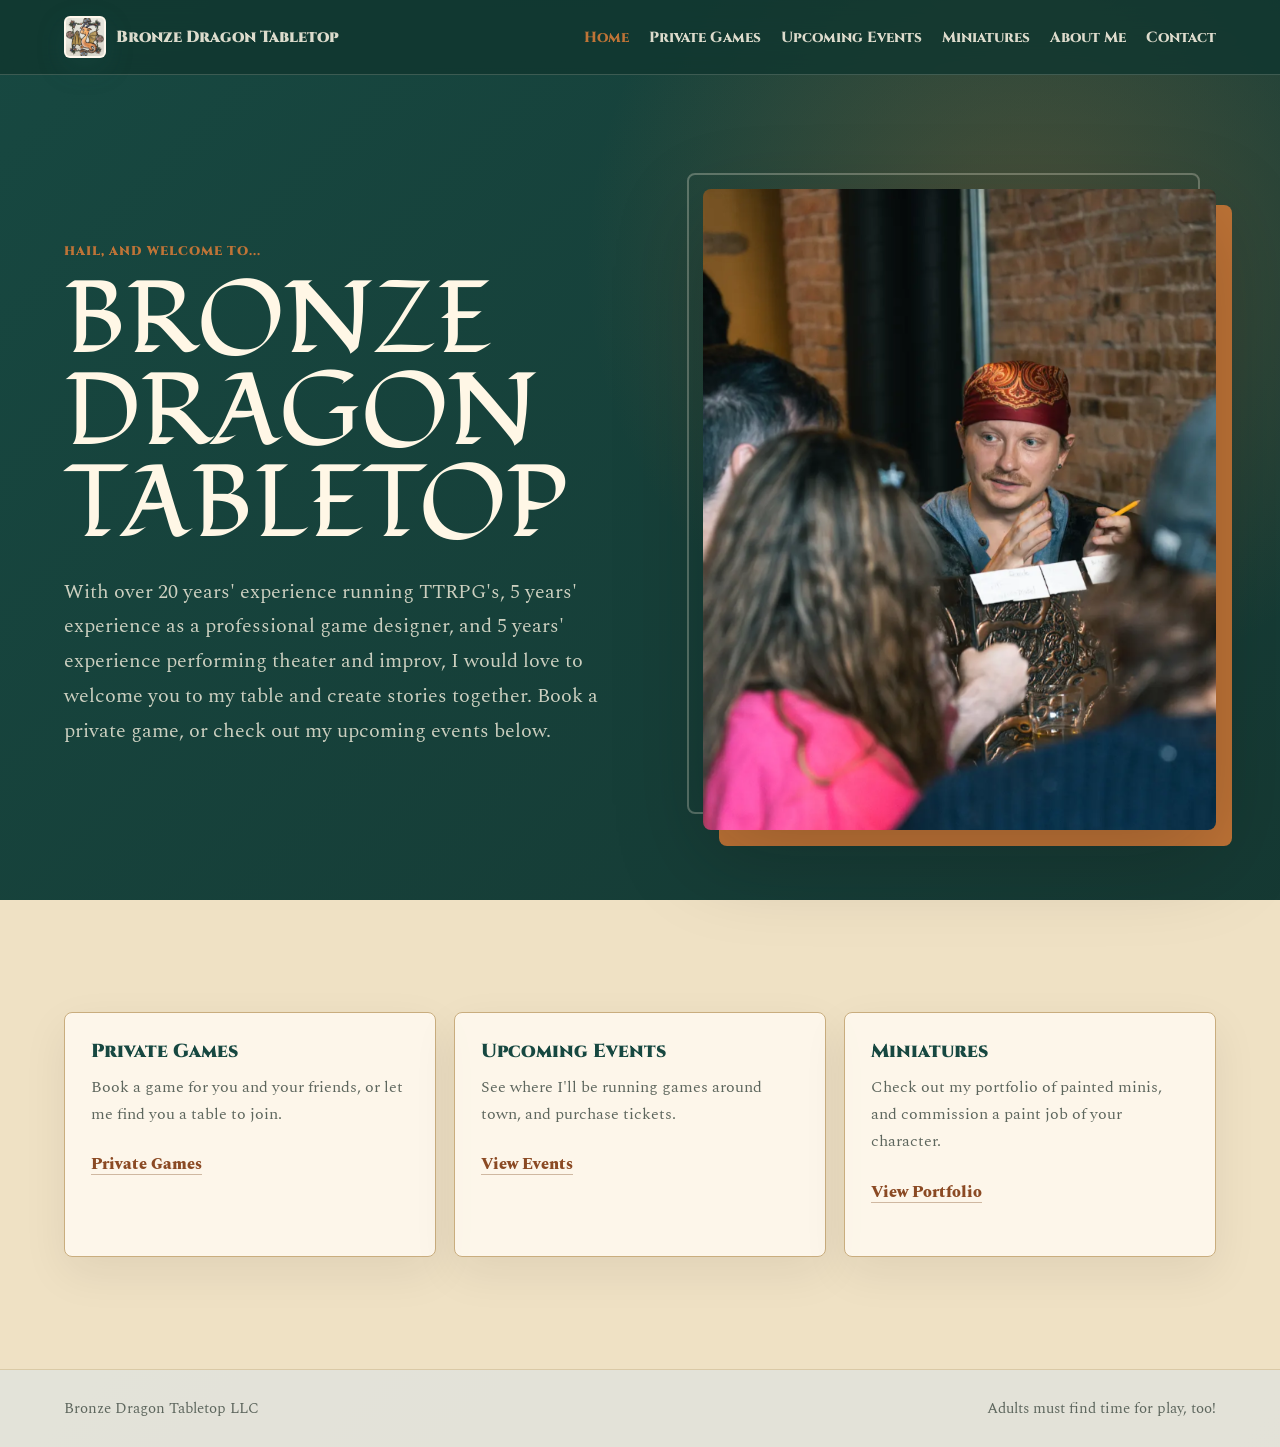
==== index.html @ 31e27cd3 "Refine form page layouts" ====
<!doctype html>
<html lang="en">
  <head>
    <meta charset="utf-8">
    <meta name="viewport" content="width=device-width, initial-scale=1">
    <title>Bronze Dragon Tabletop | Professional Tabletop RPG Games</title>
    <meta
      name="description"
      content="Bronze Dragon Tabletop offers professional tabletop RPG games, events, and miniature painting services."
    >
    <link rel="stylesheet" href="assets/css/styles.css?v=20260708-layout">
    <link rel="icon" type="image/png" href="assets/images/bronze-dragon-logo.png">
    <link rel="apple-touch-icon" href="assets/images/bronze-dragon-logo.png">
  </head>
  <body data-page="home">
    <header class="site-header">
      <a class="brand" href="index.html" aria-label="Bronze Dragon Tabletop home">
        <span class="brand-mark"><img src="assets/images/bronze-dragon-logo.png" alt="" aria-hidden="true"></span>
        <span>Bronze Dragon Tabletop</span>
      </a>
      <nav class="nav-links" aria-label="Primary navigation">
        <a aria-current="page" href="index.html">Home</a>
        <a href="book-a-game.html">Private Games</a>
        <a href="upcoming-events.html">Upcoming Events</a>
        <a href="miniatures.html">Miniatures</a>
        <a href="about.html">About Me</a>
        <a href="contact.html">Contact</a>
      </nav>
    </header>

    <main>
      <section class="hero hero-home" aria-labelledby="page-title">
        <div class="hero-copy">
          <p class="eyebrow">Hail, and welcome to...</p>
          <h1 id="page-title">BRONZE DRAGON TABLETOP</h1>
          <p class="lede">
            With over 20 years' experience running TTRPG's, 5 years' experience as a professional game designer, and 5 years' experience performing theater and improv, 
            I would love to welcome you to my table and create stories together. Book a private game, or check out my upcoming events below.
          </p>
        </div>
        <figure class="hero-media portrait-card">
          <img
            src="assets/images/home-game-master.png"
            alt="Game master leading a tabletop roleplaying session"
          >
          <figcaption></figcaption>
        </figure>
      </section>

      <section class="section" aria-labelledby="paths-title">
        <h2 class="visually-hidden" id="paths-title">Choose your next adventure.</h2>
        <div class="feature-grid">
          <article class="feature">
            <h3>Private Games</h3>
            <p>
              Book a game for you and your friends, or let me find you a table to join.
            </p>
            <a class="text-link" href="book-a-game.html">Private Games</a>
          </article>
          <article class="feature">
            <h3>Upcoming Events</h3>
            <p>
              See where I'll be running games around town, and purchase tickets.
            </p>
            <a class="text-link" href="upcoming-events.html">View Events</a>
          </article>
          <article class="feature">
            <h3>Miniatures</h3>
            <p>
              Check out my portfolio of painted minis, and commission a paint job of your character.
            </p>
            <a class="text-link" href="miniatures.html">View Portfolio</a>
          </article>
        </div>
      </section>
    </main>

    <footer class="site-footer">
      <p>Bronze Dragon Tabletop LLC</p>
      <p>Adults must find time for play, too!</p>
    </footer>

    <script src="assets/js/main.js?v=20260707-formspree"></script>
  </body>
</html>
---- assets/css/styles.css ----
@import url("https://fonts.googleapis.com/css2?family=Cinzel:wght@500;700;900&family=Fondamento&family=Spectral:wght@400;500;700&display=swap");

:root {
  color-scheme: light;
  --ink: #14241f;
  --muted: #5d665d;
  --paper: #efe1c4;
  --surface: #fff7e6;
  --surface-strong: #e7d0a8;
  --line: #c9ad7e;
  --bronze: #bf7437;
  --bronze-dark: #8b4a24;
  --green: #174841;
  --green-deep: #10362f;
  --green-soft: #dce7d5;
  --ember: #bf7437;
  --cream: #fff7e6;
  --shadow: 0 26px 90px rgba(16, 10, 8, 0.22);
  --body-font: "Spectral", Georgia, serif;
  --label-font: "Cinzel", Georgia, serif;
  --display-font: "Fondamento", Georgia, serif;
  --content-max: 1320px;
  --page-gutter: clamp(20px, 5vw, 72px);
  --centered-gutter: max(
    var(--page-gutter),
    calc((100vw - var(--content-max)) / 2)
  );
}

* {
  box-sizing: border-box;
}

html {
  scroll-behavior: smooth;
}

body {
  margin: 0;
  color: var(--ink);
  background:
    linear-gradient(135deg, rgba(191, 116, 55, 0.16), transparent 42%),
    linear-gradient(315deg, rgba(23, 72, 65, 0.12), transparent 42%),
    var(--paper);
  font-family: var(--body-font);
}

img {
  display: block;
  max-width: 100%;
}

a {
  color: inherit;
}

.visually-hidden {
  position: absolute;
  width: 1px;
  height: 1px;
  padding: 0;
  margin: -1px;
  border: 0;
  clip: rect(0 0 0 0);
  overflow: hidden;
  white-space: nowrap;
}

.site-header {
  position: sticky;
  top: 0;
  z-index: 20;
  display: flex;
  align-items: center;
  justify-content: space-between;
  gap: 22px;
  padding: 16px var(--centered-gutter);
  border-bottom: 1px solid rgba(201, 173, 126, 0.78);
  background: rgba(239, 225, 196, 0.94);
  backdrop-filter: blur(18px);
}

.brand,
.nav-links,
.hero-actions {
  display: flex;
  align-items: center;
}

.brand {
  min-width: 210px;
  gap: 10px;
  color: var(--green);
  font-family: var(--label-font);
  font-weight: 900;
  text-decoration: none;
}

.brand-mark {
  display: block;
  width: 42px;
  height: 42px;
  flex: 0 0 auto;
  border: 2px solid rgba(255, 250, 240, 0.68);
  border-radius: 6px;
  background: var(--surface);
  box-shadow: 0 10px 28px rgba(35, 93, 84, 0.24);
  overflow: hidden;
}

.brand-mark img {
  width: 100%;
  height: 100%;
  object-fit: cover;
}

.nav-links {
  justify-content: flex-end;
  flex-wrap: wrap;
  gap: 10px 20px;
  color: var(--muted);
  font-family: var(--label-font);
  font-size: 0.92rem;
  font-weight: 800;
}

.nav-links a {
  padding: 8px 0;
  text-decoration: none;
}

.nav-links a:hover,
.nav-links a:focus-visible,
.nav-links a[aria-current="page"] {
  color: var(--bronze-dark);
}

.hero,
.page-hero,
.section,
.cta-band,
.site-footer {
  padding-right: var(--centered-gutter);
  padding-left: var(--centered-gutter);
}

.hero {
  display: grid;
  min-height: calc(100vh - 75px);
  grid-template-columns: minmax(0, 0.9fr) minmax(320px, 0.82fr);
  align-items: center;
  gap: clamp(32px, 6vw, 84px);
  padding-top: clamp(52px, 8vw, 112px);
  padding-bottom: 58px;
}

body[data-page="home"] {
  background:
    radial-gradient(circle at 80% 18%, rgba(191, 116, 55, 0.32), transparent 28%),
    linear-gradient(135deg, var(--green), color-mix(in srgb, var(--green) 70%, #100b08));
}

body[data-page="home"] .site-header {
  border-bottom-color: rgba(255, 247, 230, 0.18);
  background: rgba(16, 54, 47, 0.82);
}

body[data-page="home"] .brand,
body[data-page="home"] .nav-links {
  color: rgba(255, 247, 230, 0.86);
}

body[data-page="home"] .nav-links a:hover,
body[data-page="home"] .nav-links a:focus-visible,
body[data-page="home"] .nav-links a[aria-current="page"] {
  color: var(--bronze);
}

body[data-page="home"] .hero-home {
  color: var(--cream);
}

body[data-page="home"] .hero-home h1 {
  color: var(--cream);
}

body[data-page="home"] .hero-home .lede {
  color: rgba(255, 247, 230, 0.78);
}

.page-hero {
  padding-top: clamp(58px, 8vw, 112px);
  padding-bottom: clamp(42px, 6vw, 76px);
  border-bottom: 1px solid rgba(216, 195, 153, 0.78);
  background: rgba(255, 250, 240, 0.55);
}

.about-hero {
  display: grid;
  grid-template-columns: minmax(0, 0.95fr) minmax(280px, 0.68fr);
  align-items: start;
  gap: clamp(34px, 6vw, 86px);
}

.about-hero .image-frame {
  width: min(100%, 460px);
  justify-self: end;
}

.hero-copy {
  max-width: 980px;
}

.eyebrow {
  margin: 0 0 12px;
  color: var(--bronze);
  font-family: var(--label-font);
  font-size: 0.78rem;
  font-weight: 900;
  letter-spacing: 0.08em;
  text-transform: uppercase;
}

h1,
h2,
h3,
p {
  margin-top: 0;
}

h1 {
  max-width: 11ch;
  margin-bottom: 24px;
  color: var(--green);
  font-family: var(--display-font);
  font-size: clamp(3.1rem, 8vw, 7.1rem);
  font-weight: 400;
  line-height: 0.9;
  letter-spacing: 0;
}

h2 {
  margin-bottom: 0;
  color: var(--green);
  font-family: var(--label-font);
  font-size: clamp(2rem, 4vw, 4rem);
  font-weight: 900;
  line-height: 1;
  letter-spacing: 0;
}

h3 {
  margin-bottom: 10px;
  color: var(--green);
  font-family: var(--label-font);
  font-size: 1.18rem;
  font-weight: 900;
  letter-spacing: 0;
}

p {
  color: var(--muted);
  line-height: 1.7;
}

.lede {
  max-width: 58ch;
  margin-bottom: 30px;
  font-size: clamp(1.06rem, 2vw, 1.28rem);
}

.hero-actions {
  flex-wrap: wrap;
  gap: 12px;
}

.button {
  display: inline-flex;
  min-height: 46px;
  align-items: center;
  justify-content: center;
  padding: 0 18px;
  border: 1px solid transparent;
  border-radius: 8px;
  font-family: var(--label-font);
  font-weight: 900;
  text-decoration: none;
  transition:
    background 160ms ease,
    border-color 160ms ease,
    color 160ms ease,
    transform 160ms ease;
}

.button:hover,
.button:focus-visible,
.text-link:hover,
.text-link:focus-visible {
  transform: translateY(-1px);
}

.button:focus-visible,
.text-link:focus-visible,
input:focus,
select:focus,
textarea:focus {
  outline: 3px solid rgba(183, 111, 42, 0.28);
  outline-offset: 3px;
}

.button.primary {
  background: var(--green-deep);
  color: #fff8e8;
}

.button.primary:hover,
.button.primary:focus-visible {
  background: var(--bronze-dark);
}

.button.secondary {
  border-color: var(--line);
  background: var(--surface);
  color: var(--green);
}

.button.secondary:hover,
.button.secondary:focus-visible {
  border-color: var(--bronze-dark);
  color: var(--bronze-dark);
}

body[data-page="home"] .button.secondary {
  border-color: rgba(255, 247, 230, 0.34);
  background: transparent;
  color: var(--cream);
}

body[data-page="home"] .button.secondary:hover,
body[data-page="home"] .button.secondary:focus-visible {
  border-color: var(--bronze);
  color: var(--bronze);
}

.text-link {
  display: inline-flex;
  margin-top: 8px;
  color: var(--bronze-dark);
  font-weight: 900;
  text-decoration-color: rgba(117, 64, 23, 0.34);
  text-underline-offset: 5px;
}

.hero-media,
.image-frame,
.gallery-card {
  margin: 0;
}

.hero-media,
.image-frame {
  position: relative;
}

.hero-media::before,
.image-frame::before {
  position: absolute;
  inset: 16px -16px -16px 16px;
  z-index: -1;
  border-radius: 8px;
  background: var(--ember);
  content: "";
}

.hero-media::after,
.image-frame::after {
  position: absolute;
  inset: -16px 16px 16px -16px;
  z-index: -1;
  border: 2px solid rgba(255, 247, 230, 0.28);
  border-radius: 8px;
  content: "";
}

.hero-media img,
.image-frame img {
  aspect-ratio: 4 / 5;
  width: 100%;
  border-radius: 8px;
  box-shadow: var(--shadow);
  object-fit: cover;
}

figcaption {
  margin-top: 10px;
  color: var(--muted);
  font-size: 0.85rem;
  font-weight: 800;
}

figcaption:empty {
  display: none;
}

.testimonial-name,
.testimonial cite,
.testimonials cite,
blockquote cite {
  display: block;
  margin-top: 10px;
  color: var(--green);
  font-family: var(--label-font);
  font-size: 1.08rem;
  font-style: normal;
  font-weight: 900;
}

.section {
  padding-top: clamp(64px, 9vw, 112px);
  padding-bottom: clamp(64px, 9vw, 112px);
}

.testimonials-section {
  display: flex;
  justify-content: center;
}

.testimonials-copy {
  width: min(100%, 860px);
  text-align: center;
}

body[data-page="home"] .section {
  background: var(--paper);
}

.intro {
  border-top: 1px solid rgba(201, 173, 126, 0.78);
  border-bottom: 1px solid rgba(201, 173, 126, 0.78);
  background: rgba(255, 250, 240, 0.72);
}

.intro > p {
  max-width: 900px;
  margin-bottom: 0;
  font-size: clamp(1.25rem, 2.6vw, 2.25rem);
  line-height: 1.25;
}

.section-heading {
  display: grid;
  grid-template-columns: minmax(0, 0.72fr) minmax(0, 1.2fr);
  gap: clamp(26px, 5vw, 72px);
  margin-bottom: 34px;
}

.feature-grid,
.gallery-grid {
  display: grid;
  grid-template-columns: repeat(3, minmax(0, 1fr));
  gap: 18px;
}

.feature,
.event-card,
.contact-form,
.embed-panel {
  border: 1px solid var(--line);
  border-radius: 8px;
  background: rgba(255, 250, 240, 0.86);
  box-shadow: 0 16px 46px rgba(26, 20, 16, 0.07);
}

.feature,
.event-card {
  min-height: 245px;
  padding: 26px;
}

.feature-number,
.event-date {
  display: inline-flex;
  margin-bottom: 44px;
  color: var(--bronze-dark);
  font-family: var(--label-font);
  font-weight: 900;
}

.split-section,
.events-layout {
  display: grid;
  grid-template-columns: minmax(0, 0.72fr) minmax(320px, 1fr);
  align-items: start;
  gap: clamp(32px, 6vw, 82px);
}

.events-layout-full {
  grid-template-columns: 1fr;
}

.form-section {
  display: grid;
  gap: 28px;
}

.form-hero {
  display: grid;
  grid-template-columns: minmax(0, 0.76fr) minmax(360px, 1fr);
  align-items: start;
  gap: clamp(34px, 6vw, 86px);
}

.form-section > .contact-form {
  max-width: 880px;
  width: 100%;
}

.embed-panel {
  min-height: 460px;
  overflow: hidden;
}

.embed-panel iframe {
  width: 100%;
  min-height: 640px;
  border: 0;
}

.humanitix-panel {
  min-height: 720px;
  background: var(--surface);
}

.humanitix-widget-frame {
  display: block;
  min-height: 720px;
}

.embed-placeholder {
  display: grid;
  min-height: 460px;
  place-items: center;
  padding: 34px;
  text-align: center;
}

.embed-placeholder p {
  max-width: 42ch;
}

.event-list {
  display: grid;
  gap: 18px;
}

.gallery-card {
  overflow: hidden;
  border: 1px solid var(--line);
  border-radius: 8px;
  background: var(--surface);
  box-shadow: 0 16px 46px rgba(26, 20, 16, 0.07);
}

.gallery-card img {
  aspect-ratio: 4 / 3;
  width: 100%;
  object-fit: cover;
}

.gallery-card figcaption {
  margin: 0;
  padding: 22px;
}

.gallery-card p {
  margin-bottom: 0;
}

.cta-band {
  display: grid;
  grid-template-columns: minmax(0, 0.75fr) minmax(260px, 0.7fr) auto;
  align-items: end;
  gap: 28px;
  padding-top: clamp(56px, 7vw, 86px);
  padding-bottom: clamp(56px, 7vw, 86px);
  background: var(--green);
}

.cta-band h2,
.cta-band .eyebrow {
  color: #fff8e8;
}

.cta-band p {
  margin-bottom: 0;
  color: rgba(255, 248, 232, 0.74);
}

.contact-form {
  display: grid;
  gap: 12px;
  padding: 26px;
}

label {
  color: var(--green);
  font-family: var(--label-font);
  font-weight: 900;
}

input,
select,
textarea {
  width: 100%;
  border: 1px solid var(--line);
  border-radius: 8px;
  background: #fffdf7;
  color: var(--ink);
  font: inherit;
}

input,
select {
  min-height: 44px;
  padding: 0 12px;
}

textarea {
  resize: vertical;
  padding: 12px;
}

.form-note {
  margin-bottom: 0;
  font-size: 0.92rem;
}

.site-footer {
  display: flex;
  align-items: center;
  justify-content: space-between;
  gap: 18px;
  padding-top: 26px;
  padding-bottom: 26px;
  border-top: 1px solid rgba(216, 195, 153, 0.78);
  background: rgba(255, 250, 240, 0.88);
}

.site-footer p {
  margin-bottom: 0;
  font-size: 0.92rem;
}

@media (max-width: 1020px) {
  .site-header {
    align-items: flex-start;
    flex-direction: column;
  }

  .nav-links {
    justify-content: flex-start;
  }
}

@media (max-width: 900px) {
  .hero,
  .about-hero,
  .form-hero,
  .section-heading,
  .split-section,
  .events-layout,
  .cta-band {
    grid-template-columns: 1fr;
  }

  .hero {
    min-height: auto;
  }

  .hero-media,
  .image-frame,
  .about-hero .image-frame {
    max-width: 560px;
    justify-self: start;
  }

  .feature-grid,
  .gallery-grid {
    grid-template-columns: 1fr;
  }

  .cta-band {
    align-items: start;
  }
}

@media (max-width: 620px) {
  .brand {
    min-width: 0;
  }

  .nav-links {
    width: 100%;
    gap: 6px 14px;
  }

  .nav-links a {
    padding: 6px 0;
  }

  .hero,
  .page-hero {
    padding-top: 36px;
  }

  .hero-actions,
  .button {
    width: 100%;
  }

  .site-footer {
    align-items: flex-start;
    flex-direction: column;
  }
}
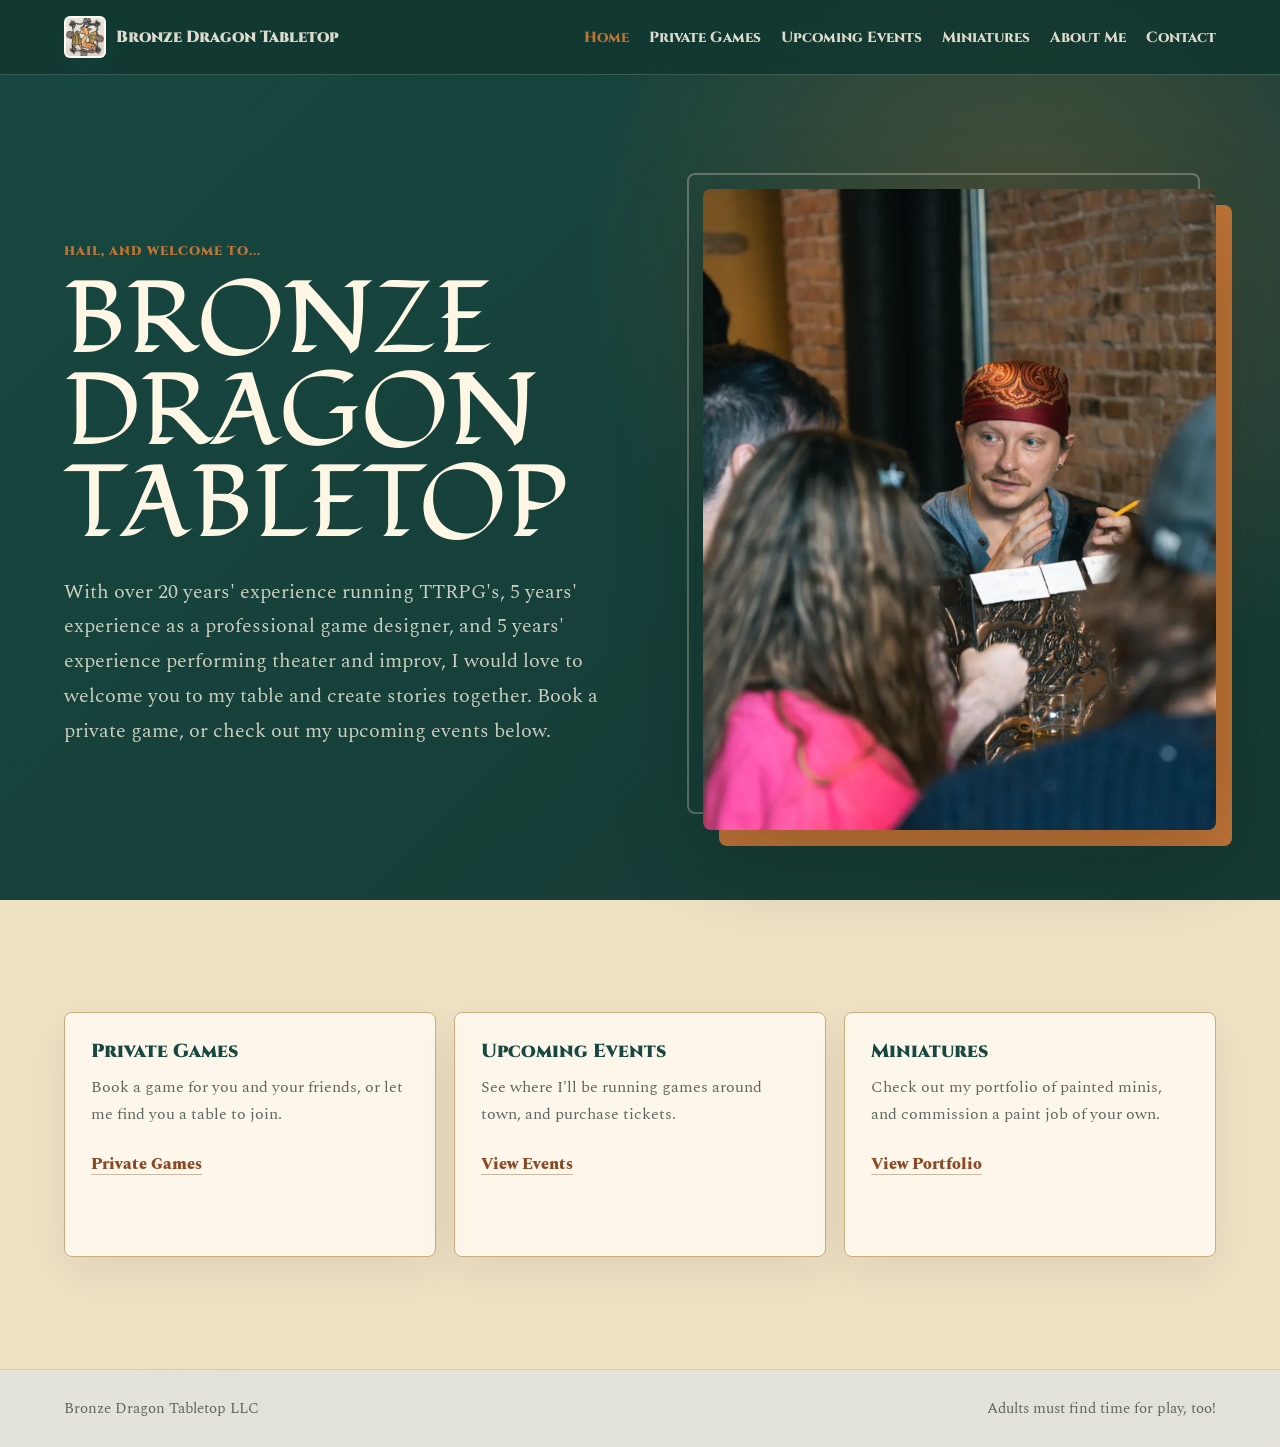
==== commit fd64749c: "Update index.html" ====
--- a/index.html
+++ b/index.html
@@ -8,7 +8,7 @@
       name="description"
       content="Bronze Dragon Tabletop offers professional tabletop RPG games, events, and miniature painting services."
     >
-    <link rel="stylesheet" href="assets/css/styles.css?v=20260708-layout">
+    <link rel="stylesheet" href="assets/css/styles.css?v=20260708-carousel">
     <link rel="icon" type="image/png" href="assets/images/bronze-dragon-logo.png">
     <link rel="apple-touch-icon" href="assets/images/bronze-dragon-logo.png">
   </head>
@@ -67,7 +67,7 @@
           <article class="feature">
             <h3>Miniatures</h3>
             <p>
-              Check out my portfolio of painted minis, and commission a paint job of your character.
+              Check out my portfolio of painted minis, and commission a paint job of your own.
             </p>
             <a class="text-link" href="miniatures.html">View Portfolio</a>
           </article>
@@ -80,6 +80,6 @@
       <p>Adults must find time for play, too!</p>
     </footer>
 
-    <script src="assets/js/main.js?v=20260707-formspree"></script>
+    <script src="assets/js/main.js?v=20260708-carousel"></script>
   </body>
 </html>
--- a/assets/css/styles.css
+++ b/assets/css/styles.css
@@ -576,6 +576,134 @@
   margin-bottom: 0;
 }
 
+.miniatures-hero {
+  display: grid;
+  grid-template-columns: minmax(0, 0.72fr) minmax(340px, 1fr);
+  align-items: center;
+  gap: clamp(34px, 6vw, 86px);
+}
+
+.miniatures-copy {
+  max-width: 760px;
+}
+
+.miniature-feature-grid {
+  display: grid;
+  grid-template-columns: minmax(0, 1fr) minmax(180px, 0.72fr);
+  gap: 14px;
+}
+
+.miniature-feature {
+  color: inherit;
+  text-decoration: none;
+}
+
+.miniature-feature {
+  display: block;
+  min-height: 300px;
+  overflow: hidden;
+  border: 1px solid var(--line);
+  border-radius: 8px;
+  background: var(--surface);
+}
+
+.miniature-feature.lead {
+  grid-row: span 2;
+  min-height: 620px;
+}
+
+.miniature-feature img {
+  width: 100%;
+  height: 100%;
+  object-fit: cover;
+  transition: transform 180ms ease;
+}
+
+.miniature-feature:hover img,
+.miniature-feature:focus-visible img {
+  transform: scale(1.025);
+}
+
+.lightbox {
+  position: fixed;
+  inset: 0;
+  z-index: 100;
+  display: none;
+  align-items: center;
+  justify-content: center;
+  padding: clamp(20px, 4vw, 52px);
+  background: rgba(10, 14, 12, 0.86);
+}
+
+.lightbox.is-open {
+  display: flex;
+}
+
+.lightbox img {
+  max-width: min(100%, 1180px);
+  max-height: 86vh;
+  border: 1px solid rgba(255, 247, 230, 0.42);
+  border-radius: 8px;
+  box-shadow: 0 26px 90px rgba(0, 0, 0, 0.45);
+  object-fit: contain;
+}
+
+.lightbox-close {
+  position: absolute;
+  top: 18px;
+  right: 18px;
+  min-height: 42px;
+  padding: 0 14px;
+  border: 1px solid rgba(255, 247, 230, 0.42);
+  border-radius: 8px;
+  background: rgba(255, 247, 230, 0.92);
+  color: var(--green);
+  cursor: pointer;
+  font-family: var(--label-font);
+  font-weight: 900;
+}
+
+.lightbox-arrow {
+  position: absolute;
+  top: 50%;
+  width: 48px;
+  height: 64px;
+  overflow: hidden;
+  border: 1px solid rgba(255, 247, 230, 0.42);
+  border-radius: 8px;
+  background: rgba(255, 247, 230, 0.92);
+  color: transparent;
+  cursor: pointer;
+  transform: translateY(-50%);
+}
+
+.lightbox-arrow::before {
+  position: absolute;
+  top: 50%;
+  left: 50%;
+  width: 16px;
+  height: 16px;
+  border-top: 3px solid var(--green);
+  border-left: 3px solid var(--green);
+  content: "";
+}
+
+.lightbox-arrow-previous {
+  left: clamp(14px, 3vw, 34px);
+}
+
+.lightbox-arrow-previous::before {
+  transform: translate(-35%, -50%) rotate(-45deg);
+}
+
+.lightbox-arrow-next {
+  right: clamp(14px, 3vw, 34px);
+}
+
+.lightbox-arrow-next::before {
+  transform: translate(-65%, -50%) rotate(135deg);
+}
+
 .cta-band {
   display: grid;
   grid-template-columns: minmax(0, 0.75fr) minmax(260px, 0.7fr) auto;
@@ -666,6 +794,7 @@
   .hero,
   .about-hero,
   .form-hero,
+  .miniatures-hero,
   .section-heading,
   .split-section,
   .events-layout,
@@ -689,6 +818,10 @@
     grid-template-columns: 1fr;
   }
 
+  .miniature-feature.lead {
+    min-height: 440px;
+  }
+
   .cta-band {
     align-items: start;
   }
@@ -722,4 +855,13 @@
     align-items: flex-start;
     flex-direction: column;
   }
-}
+
+  .miniature-feature-grid {
+    grid-template-columns: 1fr;
+  }
+
+  .miniature-feature,
+  .miniature-feature.lead {
+    min-height: 380px;
+  }
+}
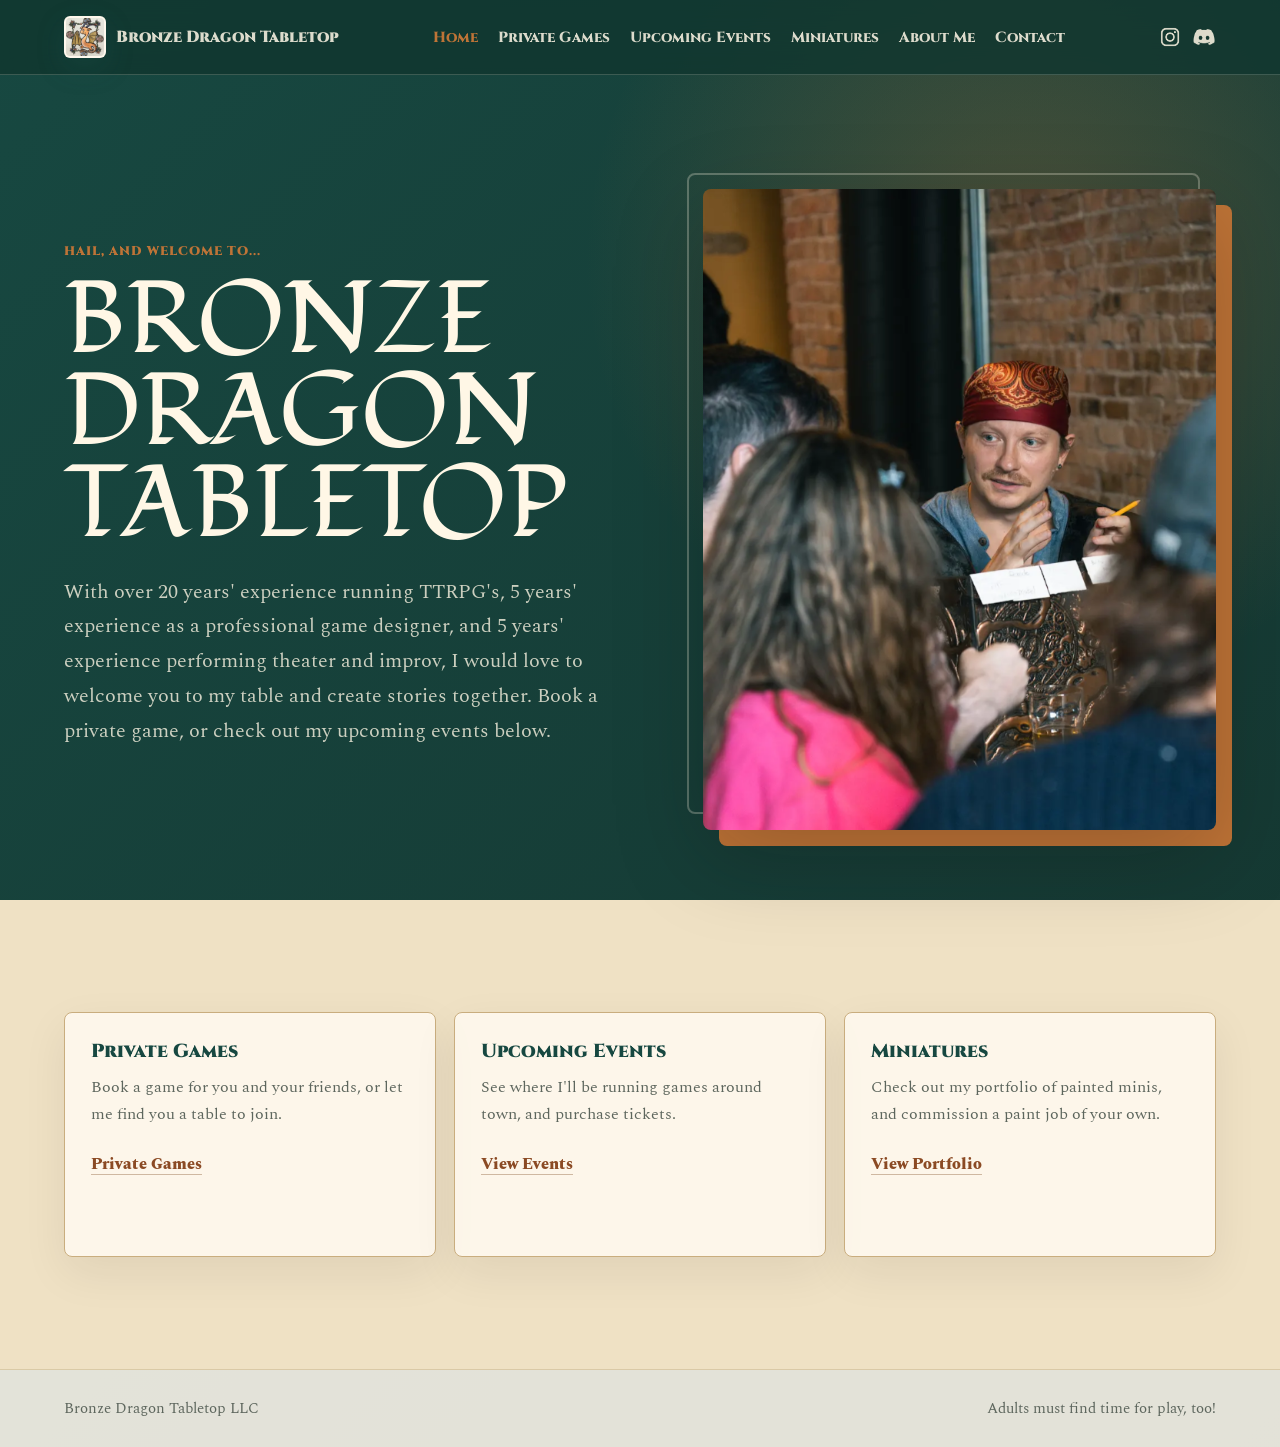
==== commit 564b55d8: "Add header social links" ====
--- a/index.html
+++ b/index.html
@@ -8,7 +8,7 @@
       name="description"
       content="Bronze Dragon Tabletop offers professional tabletop RPG games, events, and miniature painting services."
     >
-    <link rel="stylesheet" href="assets/css/styles.css?v=20260708-carousel">
+    <link rel="stylesheet" href="assets/css/styles.css?v=20260708-social-header">
     <link rel="icon" type="image/png" href="assets/images/bronze-dragon-logo.png">
     <link rel="apple-touch-icon" href="assets/images/bronze-dragon-logo.png">
   </head>
@@ -26,6 +26,10 @@
         <a href="about.html">About Me</a>
         <a href="contact.html">Contact</a>
       </nav>
+      <div class="header-social" aria-label="Social links">
+        <a class="social-link social-link-instagram" href="https://www.instagram.com/bronzedragontabletop/" aria-label="Bronze Dragon Tabletop on Instagram"></a>
+        <a class="social-link social-link-discord" href="https://discord.gg/5XaD2YyCe2" aria-label="Join the Bronze Dragon Tabletop Discord"></a>
+      </div>
     </header>
 
     <main>
@@ -80,6 +84,6 @@
       <p>Adults must find time for play, too!</p>
     </footer>
 
-    <script src="assets/js/main.js?v=20260708-carousel"></script>
+    <script src="assets/js/main.js?v=20260708-social-header"></script>
   </body>
 </html>
--- a/assets/css/styles.css
+++ b/assets/css/styles.css
@@ -82,6 +82,7 @@
 
 .brand,
 .nav-links,
+.header-social,
 .hero-actions {
   display: flex;
   align-items: center;
@@ -135,6 +136,44 @@
   color: var(--bronze-dark);
 }
 
+.header-social {
+  gap: 10px;
+  color: var(--green);
+}
+
+.social-link {
+  display: inline-flex;
+  width: 24px;
+  height: 24px;
+  color: inherit;
+  background: currentColor;
+  text-decoration: none;
+  transition:
+    color 160ms ease,
+    transform 160ms ease;
+}
+
+.social-link:hover,
+.social-link:focus-visible {
+  color: var(--bronze-dark);
+  transform: translateY(-1px);
+}
+
+.social-link:focus-visible {
+  outline: 3px solid rgba(183, 111, 42, 0.28);
+  outline-offset: 3px;
+}
+
+.social-link-instagram {
+  -webkit-mask: url("../images/social/instagram.png") center / contain no-repeat;
+  mask: url("../images/social/instagram.png") center / contain no-repeat;
+}
+
+.social-link-discord {
+  -webkit-mask: url("../images/social/discord.png") center / contain no-repeat;
+  mask: url("../images/social/discord.png") center / contain no-repeat;
+}
+
 .hero,
 .page-hero,
 .section,
@@ -166,13 +205,16 @@
 }
 
 body[data-page="home"] .brand,
-body[data-page="home"] .nav-links {
+body[data-page="home"] .nav-links,
+body[data-page="home"] .header-social {
   color: rgba(255, 247, 230, 0.86);
 }
 
 body[data-page="home"] .nav-links a:hover,
 body[data-page="home"] .nav-links a:focus-visible,
-body[data-page="home"] .nav-links a[aria-current="page"] {
+body[data-page="home"] .nav-links a[aria-current="page"],
+body[data-page="home"] .social-link:hover,
+body[data-page="home"] .social-link:focus-visible {
   color: var(--bronze);
 }
 
@@ -553,6 +595,147 @@
   gap: 18px;
 }
 
+.upcoming-feature-section {
+  display: grid;
+  gap: clamp(30px, 5vw, 68px);
+}
+
+.upcoming-events-copy {
+  max-width: 760px;
+}
+
+.featured-event-card {
+  display: grid;
+  grid-template-columns: minmax(280px, 0.86fr) minmax(0, 0.72fr);
+  align-items: stretch;
+  gap: clamp(22px, 4vw, 52px);
+}
+
+.featured-event-card img {
+  width: 100%;
+  height: min(72vh, 760px);
+  border: 1px solid var(--line);
+  border-radius: 8px;
+  box-shadow: var(--shadow);
+  object-fit: cover;
+}
+
+.featured-event-copy {
+  display: flex;
+  justify-content: center;
+  flex-direction: column;
+  padding: clamp(28px, 5vw, 58px);
+  border: 1px solid var(--line);
+  border-radius: 8px;
+  background: rgba(255, 250, 240, 0.9);
+  box-shadow: 0 16px 46px rgba(26, 20, 16, 0.07);
+}
+
+.event-meta {
+  margin-bottom: 8px;
+  color: var(--bronze-dark);
+  font-family: var(--label-font);
+  font-size: 0.82rem;
+  font-weight: 900;
+  text-transform: uppercase;
+}
+
+.events-single-section {
+  display: grid;
+  grid-template-columns: minmax(0, 0.72fr) minmax(340px, 1fr);
+  align-items: start;
+  gap: clamp(34px, 6vw, 86px);
+}
+
+.events-single-copy {
+  max-width: 760px;
+}
+
+.event-offerings {
+  display: grid;
+  gap: 14px;
+  margin-top: clamp(26px, 4vw, 42px);
+}
+
+.event-offerings article {
+  padding: 22px;
+  border: 1px solid var(--line);
+  border-radius: 8px;
+  background: rgba(255, 250, 240, 0.9);
+  box-shadow: 0 16px 46px rgba(26, 20, 16, 0.07);
+}
+
+.event-offerings h2 {
+  margin-bottom: 10px;
+  font-size: clamp(1.32rem, 2vw, 1.8rem);
+  line-height: 1.08;
+}
+
+.event-offerings p:last-of-type {
+  margin-bottom: 0;
+}
+
+.event-offerings .button {
+  margin-top: 18px;
+}
+
+.events-single-image {
+  margin: 0;
+}
+
+.events-single-image img {
+  aspect-ratio: 4 / 5;
+  width: 100%;
+  border: 1px solid var(--line);
+  border-radius: 8px;
+  box-shadow: var(--shadow);
+  object-fit: cover;
+}
+
+.upcoming-poster-section {
+  padding-top: clamp(72px, 9vw, 116px);
+  padding-bottom: clamp(72px, 9vw, 116px);
+}
+
+.events-poster-layout {
+  display: grid;
+  grid-template-columns: minmax(280px, 0.72fr) minmax(0, 0.88fr);
+  align-items: center;
+  gap: clamp(22px, 4vw, 52px);
+}
+
+.events-poster-layout > img {
+  aspect-ratio: 3 / 4;
+  width: 100%;
+  border: 1px solid var(--line);
+  border-radius: 8px;
+  box-shadow: var(--shadow);
+  object-fit: cover;
+}
+
+.poster-events {
+  display: grid;
+  gap: 14px;
+  margin-top: 24px;
+}
+
+.poster-events article {
+  padding: 22px;
+  border: 1px solid var(--line);
+  border-radius: 8px;
+  background: rgba(255, 250, 240, 0.9);
+  box-shadow: 0 16px 46px rgba(26, 20, 16, 0.07);
+}
+
+.poster-events h3,
+.poster-events p {
+  margin-bottom: 0;
+}
+
+.poster-events .button {
+  margin-top: 18px;
+}
+
 .gallery-card {
   overflow: hidden;
   border: 1px solid var(--line);
@@ -579,7 +762,7 @@
 .miniatures-hero {
   display: grid;
   grid-template-columns: minmax(0, 0.72fr) minmax(340px, 1fr);
-  align-items: center;
+  align-items: start;
   gap: clamp(34px, 6vw, 86px);
 }
 
@@ -788,6 +971,10 @@
   .nav-links {
     justify-content: flex-start;
   }
+
+  .header-social {
+    margin-top: -4px;
+  }
 }
 
 @media (max-width: 900px) {
@@ -795,6 +982,7 @@
   .about-hero,
   .form-hero,
   .miniatures-hero,
+  .events-single-section,
   .section-heading,
   .split-section,
   .events-layout,
@@ -818,6 +1006,14 @@
     grid-template-columns: 1fr;
   }
 
+  .featured-event-card {
+    grid-template-columns: 1fr;
+  }
+
+  .events-poster-layout {
+    grid-template-columns: 1fr;
+  }
+
   .miniature-feature.lead {
     min-height: 440px;
   }
@@ -864,4 +1060,8 @@
   .miniature-feature.lead {
     min-height: 380px;
   }
-}
+
+  .featured-event-card img {
+    height: auto;
+  }
+}
